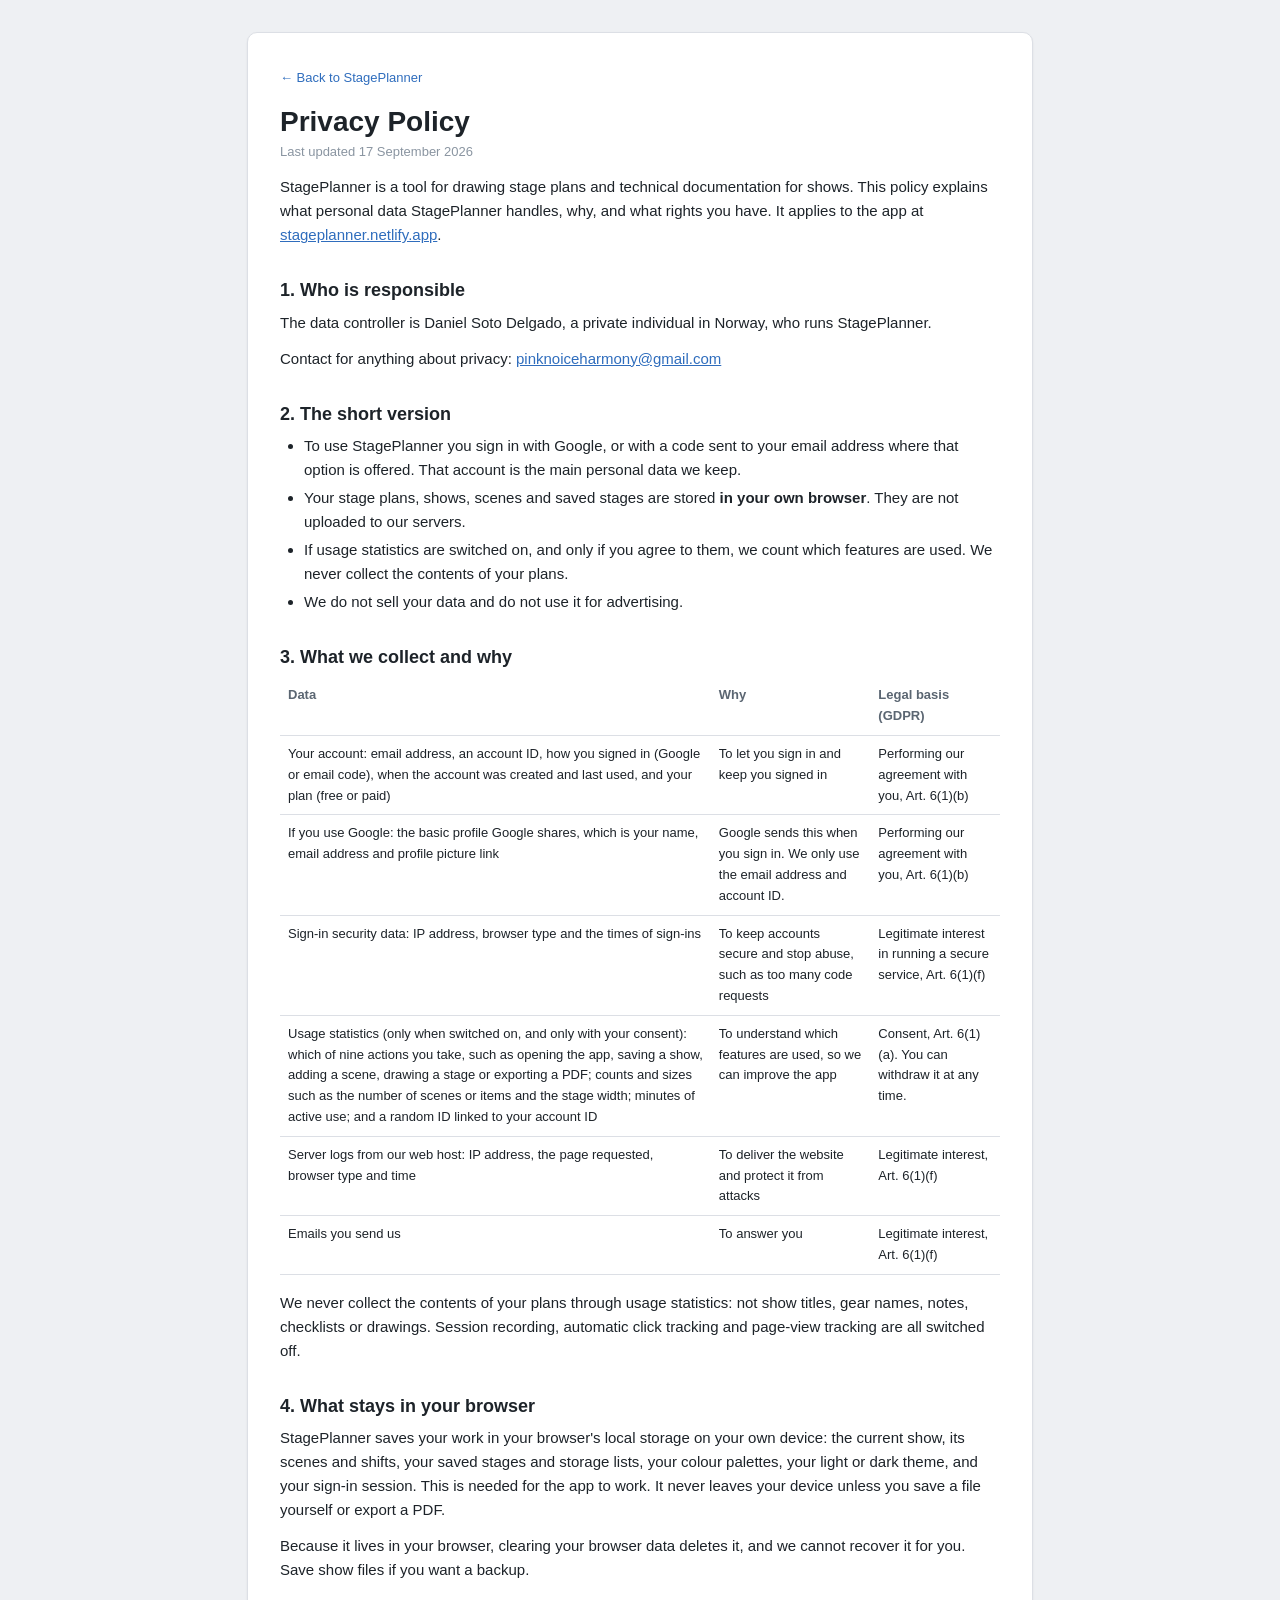
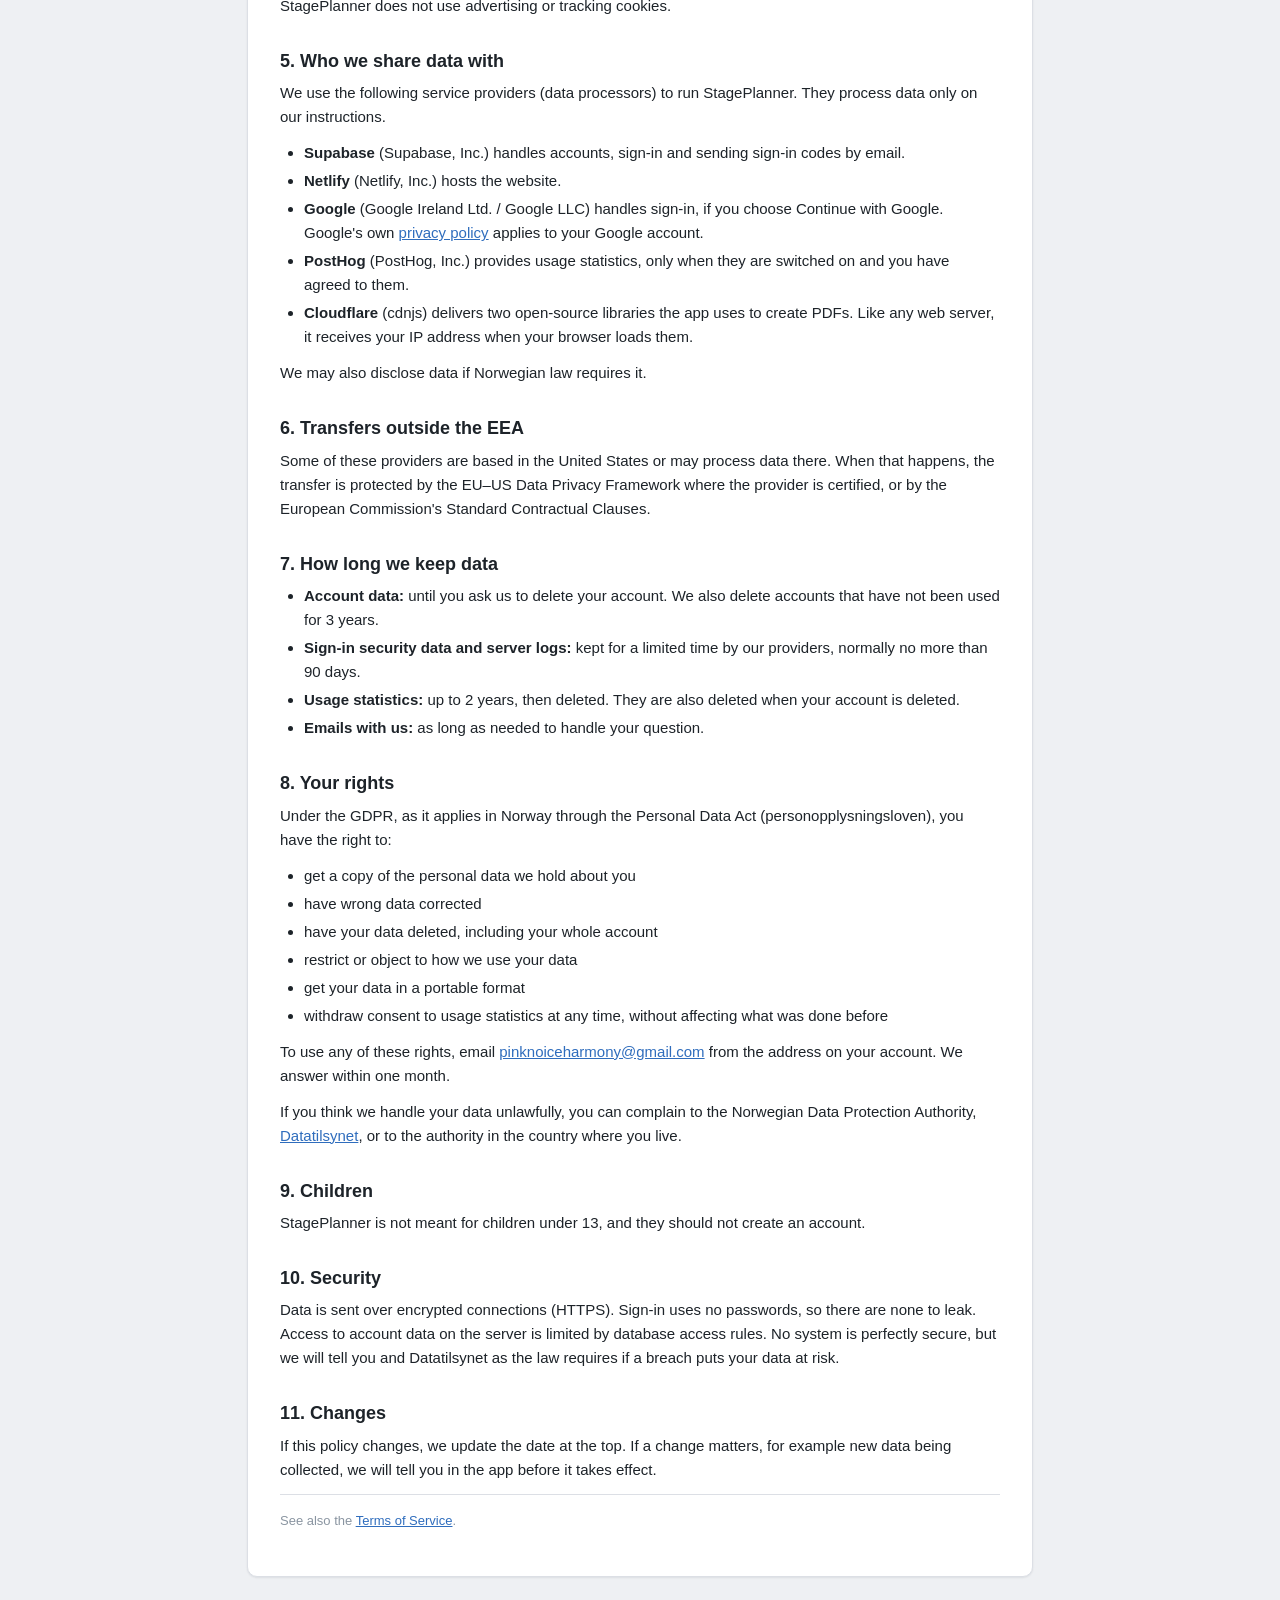
==== privacy.html @ 0d7c66ef "Phone top bar fixes, inline drawing tools, sign-in config and legal pages - Keep the header in view " ====
<!DOCTYPE html>
<html lang="en">
<head>
    <meta charset="UTF-8">
    <meta name="viewport" content="width=device-width, initial-scale=1.0">
    <title>Privacy Policy · StagePlanner</title>
    <meta name="description" content="How StagePlanner handles your personal data.">
    <script src="theme.js"></script>
    <link rel="stylesheet" href="./ui.css">
    <link rel="stylesheet" href="./legal.css">
    <link rel="icon" type="image/png" sizes="32x32" href="favicon-32x32.png">
</head>
<body>
<main class="legal">
    <a class="legalBack" href="./">← Back to StagePlanner</a>

    <h1>Privacy Policy</h1>
    <p class="legalDate">Last updated 17 September 2026</p>

    <p>StagePlanner is a tool for drawing stage plans and technical documentation for shows. This policy explains what personal data StagePlanner handles, why, and what rights you have. It applies to the app at <a href="https://stageplanner.netlify.app">stageplanner.netlify.app</a>.</p>

    <h2>1. Who is responsible</h2>
    <p>The data controller is Daniel Soto Delgado, a private individual in Norway, who runs StagePlanner.</p>
    <p>Contact for anything about privacy: <a href="mailto:pinknoiceharmony@gmail.com">pinknoiceharmony@gmail.com</a></p>

    <h2>2. The short version</h2>
    <ul>
        <li>To use StagePlanner you sign in with Google, or with a code sent to your email address where that option is offered. That account is the main personal data we keep.</li>
        <li>Your stage plans, shows, scenes and saved stages are stored <strong>in your own browser</strong>. They are not uploaded to our servers.</li>
        <li>If usage statistics are switched on, and only if you agree to them, we count which features are used. We never collect the contents of your plans.</li>
        <li>We do not sell your data and do not use it for advertising.</li>
    </ul>

    <h2>3. What we collect and why</h2>
    <table class="legalTable">
        <thead>
            <tr><th>Data</th><th>Why</th><th>Legal basis (GDPR)</th></tr>
        </thead>
        <tbody>
            <tr>
                <td>Your account: email address, an account ID, how you signed in (Google or email code), when the account was created and last used, and your plan (free or paid)</td>
                <td>To let you sign in and keep you signed in</td>
                <td>Performing our agreement with you, Art. 6(1)(b)</td>
            </tr>
            <tr>
                <td>If you use Google: the basic profile Google shares, which is your name, email address and profile picture link</td>
                <td>Google sends this when you sign in. We only use the email address and account ID.</td>
                <td>Performing our agreement with you, Art. 6(1)(b)</td>
            </tr>
            <tr>
                <td>Sign-in security data: IP address, browser type and the times of sign-ins</td>
                <td>To keep accounts secure and stop abuse, such as too many code requests</td>
                <td>Legitimate interest in running a secure service, Art. 6(1)(f)</td>
            </tr>
            <tr>
                <td>Usage statistics (only when switched on, and only with your consent): which of nine actions you take, such as opening the app, saving a show, adding a scene, drawing a stage or exporting a PDF; counts and sizes such as the number of scenes or items and the stage width; minutes of active use; and a random ID linked to your account ID</td>
                <td>To understand which features are used, so we can improve the app</td>
                <td>Consent, Art. 6(1)(a). You can withdraw it at any time.</td>
            </tr>
            <tr>
                <td>Server logs from our web host: IP address, the page requested, browser type and time</td>
                <td>To deliver the website and protect it from attacks</td>
                <td>Legitimate interest, Art. 6(1)(f)</td>
            </tr>
            <tr>
                <td>Emails you send us</td>
                <td>To answer you</td>
                <td>Legitimate interest, Art. 6(1)(f)</td>
            </tr>
        </tbody>
    </table>
    <p>We never collect the contents of your plans through usage statistics: not show titles, gear names, notes, checklists or drawings. Session recording, automatic click tracking and page-view tracking are all switched off.</p>

    <h2>4. What stays in your browser</h2>
    <p>StagePlanner saves your work in your browser's local storage on your own device: the current show, its scenes and shifts, your saved stages and storage lists, your colour palettes, your light or dark theme, and your sign-in session. This is needed for the app to work. It never leaves your device unless you save a file yourself or export a PDF.</p>
    <p>Because it lives in your browser, clearing your browser data deletes it, and we cannot recover it for you. Save show files if you want a backup.</p>
    <p>StagePlanner does not use advertising or tracking cookies.</p>

    <h2>5. Who we share data with</h2>
    <p>We use the following service providers (data processors) to run StagePlanner. They process data only on our instructions.</p>
    <ul>
        <li><strong>Supabase</strong> (Supabase, Inc.) handles accounts, sign-in and sending sign-in codes by email.</li>
        <li><strong>Netlify</strong> (Netlify, Inc.) hosts the website.</li>
        <li><strong>Google</strong> (Google Ireland Ltd. / Google LLC) handles sign-in, if you choose Continue with Google. Google's own <a href="https://policies.google.com/privacy" rel="noopener">privacy policy</a> applies to your Google account.</li>
        <li><strong>PostHog</strong> (PostHog, Inc.) provides usage statistics, only when they are switched on and you have agreed to them.</li>
        <li><strong>Cloudflare</strong> (cdnjs) delivers two open-source libraries the app uses to create PDFs. Like any web server, it receives your IP address when your browser loads them.</li>
    </ul>
    <p>We may also disclose data if Norwegian law requires it.</p>

    <h2>6. Transfers outside the EEA</h2>
    <p>Some of these providers are based in the United States or may process data there. When that happens, the transfer is protected by the EU–US Data Privacy Framework where the provider is certified, or by the European Commission's Standard Contractual Clauses.</p>

    <h2>7. How long we keep data</h2>
    <ul>
        <li><strong>Account data:</strong> until you ask us to delete your account. We also delete accounts that have not been used for 3 years.</li>
        <li><strong>Sign-in security data and server logs:</strong> kept for a limited time by our providers, normally no more than 90 days.</li>
        <li><strong>Usage statistics:</strong> up to 2 years, then deleted. They are also deleted when your account is deleted.</li>
        <li><strong>Emails with us:</strong> as long as needed to handle your question.</li>
    </ul>

    <h2>8. Your rights</h2>
    <p>Under the GDPR, as it applies in Norway through the Personal Data Act (personopplysningsloven), you have the right to:</p>
    <ul>
        <li>get a copy of the personal data we hold about you</li>
        <li>have wrong data corrected</li>
        <li>have your data deleted, including your whole account</li>
        <li>restrict or object to how we use your data</li>
        <li>get your data in a portable format</li>
        <li>withdraw consent to usage statistics at any time, without affecting what was done before</li>
    </ul>
    <p>To use any of these rights, email <a href="mailto:pinknoiceharmony@gmail.com">pinknoiceharmony@gmail.com</a> from the address on your account. We answer within one month.</p>
    <p>If you think we handle your data unlawfully, you can complain to the Norwegian Data Protection Authority, <a href="https://www.datatilsynet.no" rel="noopener">Datatilsynet</a>, or to the authority in the country where you live.</p>

    <h2>9. Children</h2>
    <p>StagePlanner is not meant for children under 13, and they should not create an account.</p>

    <h2>10. Security</h2>
    <p>Data is sent over encrypted connections (HTTPS). Sign-in uses no passwords, so there are none to leak. Access to account data on the server is limited by database access rules. No system is perfectly secure, but we will tell you and Datatilsynet as the law requires if a breach puts your data at risk.</p>

    <h2>11. Changes</h2>
    <p>If this policy changes, we update the date at the top. If a change matters, for example new data being collected, we will tell you in the app before it takes effect.</p>

    <p class="legalFoot">See also the <a href="terms.html">Terms of Service</a>.</p>
</main>
</body>
</html>
---- ui.css ----
/* ui.css — design tokens and the application shell.
   Loaded before style.css so the older rules can still override where they
   need to, and so every panel stylesheet can rely on these variables. */

:root {
  color-scheme: light;

  /* neutrals */
  --c-bg:         #eef0f3;
  --c-surface:    #ffffff;
  --c-surface-2:  #f6f7f9;
  --c-sunken:     #e7eaee;
  --c-line:       #dcdfe5;
  --c-line-2:     #c8cdd5;
  --c-line-hover: #b3b9c3;

  /* text */
  --c-text:      #1d2329;
  --c-text-2:    #5b6672;
  --c-text-3:    #8a95a1;
  --c-on-accent: #ffffff;

  /* accent and status. accent-dark is text on accent-soft; accent-hover is
     the ground of a primary button under the pointer. */
  --c-accent:          #2f6dbd;
  --c-accent-dark:     #255a9e;
  --c-accent-hover:    #255a9e;
  --c-accent-soft:     #e8f0fa;
  --c-accent-line:     #b6cdea;
  --c-accent-disabled: #a9c0de;
  --c-danger:      #c0392b;
  --c-danger-soft: #fdf0ee;
  --c-danger-line: #edc3bd;
  --c-warn:        #d08700;
  --c-warn-soft:   #fdf4e2;
  --c-warn-text:   #8a5a00;
  --c-ok:          #2e9e5b;
  --c-ok-soft:     #e9f6ee;
  --c-ok-text:     #1f7a45;

  /* the work surface */
  --c-stage-bg:   #4a4f57;
  --c-stage-dot:  #5b616a;
  --c-stage-deck: #ffffff;

  /* odds and ends */
  --c-scroll:       #d3d7dd;
  --c-scroll-hover: #bcc2ca;
  --c-swatch-ring:  rgba(0, 0, 0, 0.18);
  --c-thumb-bg:     transparent;   /* behind a gear symbol in the rail */
  --c-wordmark-ink: rgba(30, 38, 46, 0.55);

  /* spacing scale */
  --s-1: 4px;
  --s-2: 8px;
  --s-3: 12px;
  --s-4: 16px;
  --s-5: 24px;
  --s-6: 32px;

  /* radii */
  --r-sm: 4px;
  --r-md: 6px;
  --r-lg: 10px;
  --r-pill: 999px;

  /* elevation */
  --e-1: 0 1px 2px rgba(16, 24, 32, 0.08);
  --e-2: 0 2px 8px rgba(16, 24, 32, 0.10);
  --e-3: 0 8px 24px rgba(16, 24, 32, 0.16);
  --e-4: 0 18px 48px rgba(16, 24, 32, 0.28);

  /* type */
  --f-ui: -apple-system, BlinkMacSystemFont, 'Segoe UI', Roboto, Helvetica, Arial, sans-serif;
  --t-xs: 11px;
  --t-sm: 12px;
  --t-md: 13px;
  --t-lg: 15px;
  --t-xl: 18px;

  --topbar-h: 52px;
  --rail-w: 236px;
}

/* ---------------- dark mode ----------------

   theme.js sets data-theme on <html> before the page paints: the system
   setting, until a choice made with the top-bar toggle overrides it. Only the
   tokens change. The plot itself stays paper, see style.css. */

:root[data-theme="dark"] {
  color-scheme: dark;

  --c-bg:         #121417;
  --c-surface:    #1c1f23;
  --c-surface-2:  #24282d;
  --c-sunken:     #2c3137;
  --c-line:       #32373e;
  --c-line-2:     #444a52;
  --c-line-hover: #5a616a;

  --c-text:   #e3e7eb;
  --c-text-2: #aab3bc;
  --c-text-3: #7e8892;

  --c-accent:          #3a78c9;
  --c-accent-dark:     #8fb9ee;
  --c-accent-hover:    #2f64a8;
  --c-accent-soft:     #1d3149;
  --c-accent-line:     #34557d;
  --c-accent-disabled: #2b3f58;
  --c-danger:      #e8675c;
  --c-danger-soft: #3a2220;
  --c-danger-line: #6b3530;
  --c-warn:        #e2a33a;
  --c-warn-soft:   #3a2e17;
  --c-warn-text:   #eec170;
  --c-ok:          #45b877;
  --c-ok-soft:     #1a3325;
  --c-ok-text:     #7fd6a3;

  --c-stage-bg:  #0d0f12;
  --c-stage-dot: #1c2025;

  --c-scroll:       #3a4048;
  --c-scroll-hover: #4c535c;
  --c-swatch-ring:  rgba(255, 255, 255, 0.28);
  /* the symbols are drawn dark for paper, so in the rail they get a light card */
  --c-thumb-bg:     #d7dbe0;
  /* a lit upper wall reads on a dark bar where a shadowed one would vanish */
  --c-wordmark-ink: rgba(255, 255, 255, 0.3);

  --e-1: 0 1px 2px rgba(0, 0, 0, 0.35);
  --e-2: 0 2px 8px rgba(0, 0, 0, 0.40);
  --e-3: 0 8px 24px rgba(0, 0, 0, 0.50);
  --e-4: 0 18px 48px rgba(0, 0, 0, 0.60);
}

/* ---------------- shell ---------------- */

html, body {
  margin: 0;
  padding: 0;
  height: 100%;
  overflow: hidden;
  font-family: var(--f-ui);
  font-size: var(--t-md);
  color: var(--c-text);
  background: var(--c-bg);
  -webkit-font-smoothing: antialiased;
}

#app {
  display: flex;
  flex-direction: column;
  height: 100vh;
  /* the screen as it really is: on a phone 100vh counts the space behind the
     browser's own bars, which leaves the page taller than what is visible */
  height: 100dvh;
}

/* ---------------- top bar ---------------- */

.topbar {
  position: relative;
  z-index: 300;
  display: flex;
  align-items: center;
  gap: var(--s-2);
  flex: none;
  height: var(--topbar-h);
  padding: 0 var(--s-3);
  background: var(--c-surface);
  border-bottom: 1px solid var(--c-line);
  box-shadow: var(--e-1);
}

/* The name in the corner, stamped into the metal of the bar: steel-grey
   capitals, each with a shadow along its upper edge and a highlight along its
   lower one, which is how light falls into a letter pressed below the
   surface. The author underneath, the same way, smaller and spaced wide. */
.wordmark {
  display: flex;
  flex-direction: column;
  align-items: flex-start;
  justify-content: center;
  gap: 4px;
  /* one of the two equal sides around the centred tools; see .topbarEnd */
  flex: 1 1 0;
  min-width: max-content;
  white-space: nowrap;
  user-select: none;
}

/* The same material as the bar, cut into it: the shadow falls inside each
   letter, along its upper wall, and fades to the bar's own colour below.

   CSS has no inset text-shadow, so it is built from two layers. The letter
   is filled dark (the background, clipped to the glyphs), and a shadow in the
   bar's colour is laid over that fill, dropped a little and blurred. Because
   the text itself is transparent, the shadow only shows inside the glyphs,
   and the dark fill is left uncovered only at the top of each letter. */
.wordmarkName,
.wordmarkBy {
  font-family: var(--f-ui);
  line-height: 1;
  text-transform: uppercase;
  color: #c9cfd6;   /* where text cannot be clipped: a faint grey instead */
}

@supports ((-webkit-background-clip: text) or (background-clip: text)) {
  .wordmarkName,
  .wordmarkBy {
    color: transparent;
    background-color: var(--c-wordmark-ink);
    -webkit-background-clip: text;
    background-clip: text;
  }

  .wordmarkName { text-shadow: 0 2.5px 2px var(--c-surface); }
  .wordmarkBy { text-shadow: 0 1.5px 1px var(--c-surface); }
}

.wordmarkName {
  font-size: 20px;
  font-weight: 700;
  letter-spacing: 0.2em;
  margin-right: -0.2em;   /* the spacing trails the last letter */
}

/* The author's spacing is a starting point: topbar.js widens it until the
   line is exactly as wide as the name above. */

.wordmarkBy {
  font-size: 8px;
  font-weight: 600;
  letter-spacing: 0.3em;
  margin-right: -0.3em;
}

/* The menus and drawing tools sit in the middle of the bar. The wordmark on
   the left and .topbarEnd on the right both grow from nothing at the same
   rate, so they end up the same width and whatever is between them is centred,
   however long the name or the buttons at the end. The spacer only does work
   in the wrapped phone bar (responsive.css). */
.topbarSpacer { flex: 1; display: none; }

.topbarEnd {
  display: flex;
  align-items: center;
  justify-content: flex-end;
  gap: var(--s-2);
  flex: 1 1 0;
  min-width: max-content;
}

.topbarGroup {
  display: flex;
  align-items: center;
  gap: var(--s-1);
}

.topbarDivider {
  width: 1px;
  height: 22px;
  margin: 0 var(--s-2);
  background: var(--c-line);
}

/* ---------------- buttons ---------------- */

.btn {
  display: inline-flex;
  align-items: center;
  justify-content: center;
  gap: 6px;
  height: 32px;
  padding: 0 var(--s-3);
  font-family: inherit;
  font-size: var(--t-md);
  font-weight: 500;
  color: var(--c-text);
  white-space: nowrap;
  background: var(--c-surface);
  border: 1px solid var(--c-line-2);
  border-radius: var(--r-md);
  cursor: pointer;
  transition: background 120ms ease, border-color 120ms ease, color 120ms ease;
}

.btn:hover { background: var(--c-surface-2); border-color: var(--c-line-hover); }
.btn:active { background: var(--c-sunken); }

.btn:focus-visible,
.iconBtn:focus-visible,
.menuBtn:focus-visible {
  outline: 2px solid var(--c-accent);
  outline-offset: 1px;
}

.btn:disabled,
.iconBtn:disabled {
  color: var(--c-text-3);
  background: var(--c-surface-2);
  border-color: var(--c-line);
  cursor: default;
}

.btn--primary {
  color: var(--c-on-accent);
  background: var(--c-accent);
  border-color: var(--c-accent);
}

.btn--primary:hover { background: var(--c-accent-hover); border-color: var(--c-accent-hover); }
.btn--primary:disabled { background: var(--c-accent-disabled); border-color: var(--c-accent-disabled); color: #fff; }

.btn--ghost {
  background: transparent;
  border-color: transparent;
}

.btn--ghost:hover { background: var(--c-surface-2); border-color: transparent; }

.btn--danger { color: var(--c-danger); }
.btn--danger:hover { background: var(--c-danger-soft); border-color: var(--c-danger-line); }

/* square icon button */
.iconBtn {
  display: inline-flex;
  align-items: center;
  justify-content: center;
  width: 32px;
  height: 32px;
  padding: 0;
  font-family: inherit;
  font-size: 14px;
  line-height: 1;
  color: var(--c-text-2);
  background: transparent;
  border: 1px solid transparent;
  border-radius: var(--r-md);
  cursor: pointer;
  transition: background 120ms ease, color 120ms ease;
}

.iconBtn:hover { background: var(--c-surface-2); color: var(--c-text); }
.iconBtn.is-on { background: var(--c-accent); border-color: var(--c-accent); color: var(--c-on-accent); }

/* a top-bar button that opens a menu */
.menuBtn {
  display: inline-flex;
  align-items: center;
  gap: 5px;
  height: 32px;
  padding: 0 10px;
  font-family: inherit;
  font-size: var(--t-md);
  font-weight: 500;
  color: var(--c-text);
  background: transparent;
  border: 1px solid transparent;
  border-radius: var(--r-md);
  cursor: pointer;
}

.menuBtn:hover { background: var(--c-surface-2); }
.menuBtn[aria-expanded="true"] { background: var(--c-accent-soft); color: var(--c-accent-dark); }
.menuBtn::after { content: '⌄'; font-size: 11px; line-height: 1; opacity: 0.65; transform: translateY(-2px); }

/* One pen control: the pencil carries the colour it will draw in, and the
   narrow half beside it opens the colours. */
.splitBtn {
  display: inline-flex;
  align-items: center;
  gap: 1px;
}

#penButton {
  flex-direction: column;
  gap: 3px;
  padding-top: 3px;
}

#penButton .penGlyph { line-height: 1; }

#penColourBtn {
  width: 16px;
  padding: 0;
}

#penColourBtn[aria-expanded="true"] {
  background: var(--c-accent-soft);
  color: var(--c-accent-dark);
}

#penColourBtn::after {
  content: '⌄';
  font-size: 11px;
  line-height: 1;
  opacity: 0.65;
  transform: translateY(-2px);
}

/* the bar under the pencil: which colour the next line will be drawn in */
#penColourDot {
  width: 16px;
  height: 3px;
  background: #1d2329;
  border-radius: var(--r-pill);
  box-shadow: 0 0 0 1px rgba(255, 255, 255, 0.7);
}

/* ---------------- top-bar popovers ---------------- */

.popover {
  position: absolute;
  top: calc(var(--topbar-h) - 6px);
  z-index: 320;
  display: flex;
  flex-direction: column;
  gap: var(--s-3);
  width: 280px;
  padding: var(--s-4);
  background: var(--c-surface);
  border: 1px solid var(--c-line);
  border-radius: var(--r-lg);
  box-shadow: var(--e-3);
}

.popover--compact { width: 210px; }

.popover[hidden] { display: none !important; }

.popoverTitle {
  font-size: var(--t-xs);
  font-weight: 700;
  letter-spacing: 0.06em;
  text-transform: uppercase;
  color: var(--c-text-3);
}

.field {
  display: flex;
  flex-direction: column;
  gap: 4px;
}

.field > label {
  display: block;
  font-size: var(--t-xs);
  font-weight: 500;
  color: var(--c-text-2);
}

.fieldReq {
  margin-left: 4px;
  font-size: var(--t-xs);
  font-weight: 400;
  color: var(--c-text-3);
}

/* why the export was refused, shown under the field that is still empty */
.fieldError {
  font-size: var(--t-xs);
  line-height: 1.4;
  color: var(--c-danger);
}

.fieldError[hidden] { display: none !important; }

/* ---------------- form controls ---------------- */

.input,
.popover input[type="text"],
.popover input[type="number"],
.popover textarea,
.popover select {
  width: 100%;
  box-sizing: border-box;
  height: 32px;
  padding: 0 10px;
  font-family: inherit;
  font-size: var(--t-md);
  color: var(--c-text);
  background: var(--c-surface);
  border: 1px solid var(--c-line-2);
  border-radius: var(--r-md);
  transition: border-color 120ms ease, box-shadow 120ms ease;
}

.popover textarea {
  height: auto;
  min-height: 92px;
  padding: 8px 10px;
  line-height: 1.45;
  resize: vertical;
}

.input:focus,
.popover input.is-invalid {
  border-color: var(--c-danger);
  box-shadow: 0 0 0 3px rgba(192, 57, 43, 0.14);
}

.popover input:focus,
.popover textarea:focus,
.popover select:focus {
  outline: none;
  border-color: var(--c-accent);
  box-shadow: 0 0 0 3px rgba(47, 109, 189, 0.16);
}

.input::placeholder,
.popover textarea::placeholder { color: var(--c-text-3); }

/* numbers read better aligned */
input[type="number"] { font-variant-numeric: tabular-nums; }

/* ---------------- workspace ---------------- */

.workspace {
  display: flex;
  flex: 1;
  min-height: 0;
}

.rail {
  position: relative;
  z-index: 200;
  display: flex;
  flex-direction: column;
  flex: none;
  width: var(--rail-w);
  min-height: 0;
  padding: var(--s-3);
  background: var(--c-surface);
  border-right: 1px solid var(--c-line);
  overflow-y: auto;
  overflow-x: visible;
}

.rail::-webkit-scrollbar { width: 10px; }
.rail::-webkit-scrollbar-thumb { background: var(--c-scroll); border: 3px solid var(--c-surface); border-radius: var(--r-pill); }
.rail::-webkit-scrollbar-thumb:hover { background: var(--c-scroll-hover); }

/* position: the storage menu hangs off the floppy that sits in this row */
.railTitle {
  position: relative;
  display: flex;
  align-items: center;
  justify-content: space-between;
  margin-bottom: var(--s-2);
  font-size: var(--t-xs);
  font-weight: 700;
  letter-spacing: 0.06em;
  text-transform: uppercase;
  color: var(--c-text-3);
}

/* ---------------- status strip under the stage ---------------- */

.statusbar {
  display: flex;
  align-items: center;
  gap: var(--s-3);
  flex: none;
  height: 30px;
  padding: 0 var(--s-4);
  font-size: var(--t-xs);
  color: var(--c-text-3);
  background: var(--c-surface);
  border-top: 1px solid var(--c-line);
}

.statusbar b {
  font-weight: 600;
  color: var(--c-text-2);
}

.statusHint { margin-left: auto; }

kbd {
  display: inline-block;
  min-width: 8px;
  padding: 1px 5px;
  font-family: inherit;
  font-size: 10px;
  font-weight: 600;
  color: var(--c-text-2);
  background: var(--c-surface-2);
  border: 1px solid var(--c-line-2);
  border-bottom-width: 2px;
  border-radius: var(--r-sm);
}

/* ---------------- drawing tools popover ---------------- */

.swatchRow {
  display: flex;
  gap: var(--s-2);
}

.swatch {
  width: 30px;
  height: 30px;
  padding: 0;
  border: 2px solid transparent;
  border-radius: var(--r-pill);
  box-shadow: inset 0 0 0 1px var(--c-swatch-ring);
  cursor: pointer;
}

.swatch.is-on {
  border-color: var(--c-accent);
  box-shadow: inset 0 0 0 1px var(--c-swatch-ring), 0 0 0 2px var(--c-accent-soft);
}

#black { background: #1d2329; }
#red   { background: #d3382c; }
#blue  { background: #2f6dbd; }
#green { background: #2e9e5b; }
---- legal.css ----
/* legal.css — the privacy policy and the terms.
   Tokens from ui.css, which also locks the page to the screen for the app;
   these are ordinary documents, so they scroll. */

html, body {
  height: auto;
  overflow: auto;
}

body {
  padding: var(--s-6) var(--s-4);
  font-size: var(--t-lg);
  line-height: 1.6;
}

.legal {
  max-width: 720px;
  margin: 0 auto;
  padding: var(--s-6);
  background: var(--c-surface);
  border: 1px solid var(--c-line);
  border-radius: var(--r-lg);
  box-shadow: var(--e-1);
}

.legalBack {
  display: inline-block;
  margin-bottom: var(--s-4);
  font-size: var(--t-md);
  color: var(--c-accent);
  text-decoration: none;
}

.legalBack:hover { text-decoration: underline; }

.legal h1 {
  margin: 0 0 var(--s-1);
  font-size: 28px;
  line-height: 1.2;
}

.legalDate {
  margin: 0 0 var(--s-5);
  font-size: var(--t-md);
  color: var(--c-text-3);
}

.legal h2 {
  margin: var(--s-6) 0 var(--s-2);
  font-size: var(--t-xl);
  line-height: 1.3;
}

.legal p,
.legal ul { margin: 0 0 var(--s-3); }

.legal ul { padding-left: var(--s-5); }
.legal li { margin-bottom: var(--s-1); }

.legal a { color: var(--c-accent); }
:root[data-theme="dark"] .legal a { color: var(--c-accent-dark); }

.legalTable {
  width: 100%;
  margin: 0 0 var(--s-4);
  border-collapse: collapse;
  font-size: var(--t-md);
}

.legalTable th,
.legalTable td {
  padding: var(--s-2);
  text-align: left;
  vertical-align: top;
  border-bottom: 1px solid var(--c-line);
}

.legalTable th {
  font-weight: 600;
  color: var(--c-text-2);
}

.legalFoot {
  margin-top: var(--s-6);
  padding-top: var(--s-4);
  font-size: var(--t-md);
  color: var(--c-text-3);
  border-top: 1px solid var(--c-line);
}

@media (max-width: 760px) {
  body { padding: var(--s-4); }
  .legal { padding: var(--s-5) var(--s-4); }
  .legal h1 { font-size: 24px; }

  /* three columns do not fit a phone; each row becomes a small block */
  .legalTable thead { display: none; }
  .legalTable tr { display: block; padding: var(--s-2) 0; border-bottom: 1px solid var(--c-line); }
  .legalTable td { display: block; padding: 2px 0; border: 0; }
  .legalTable td:first-child { font-weight: 600; }
}
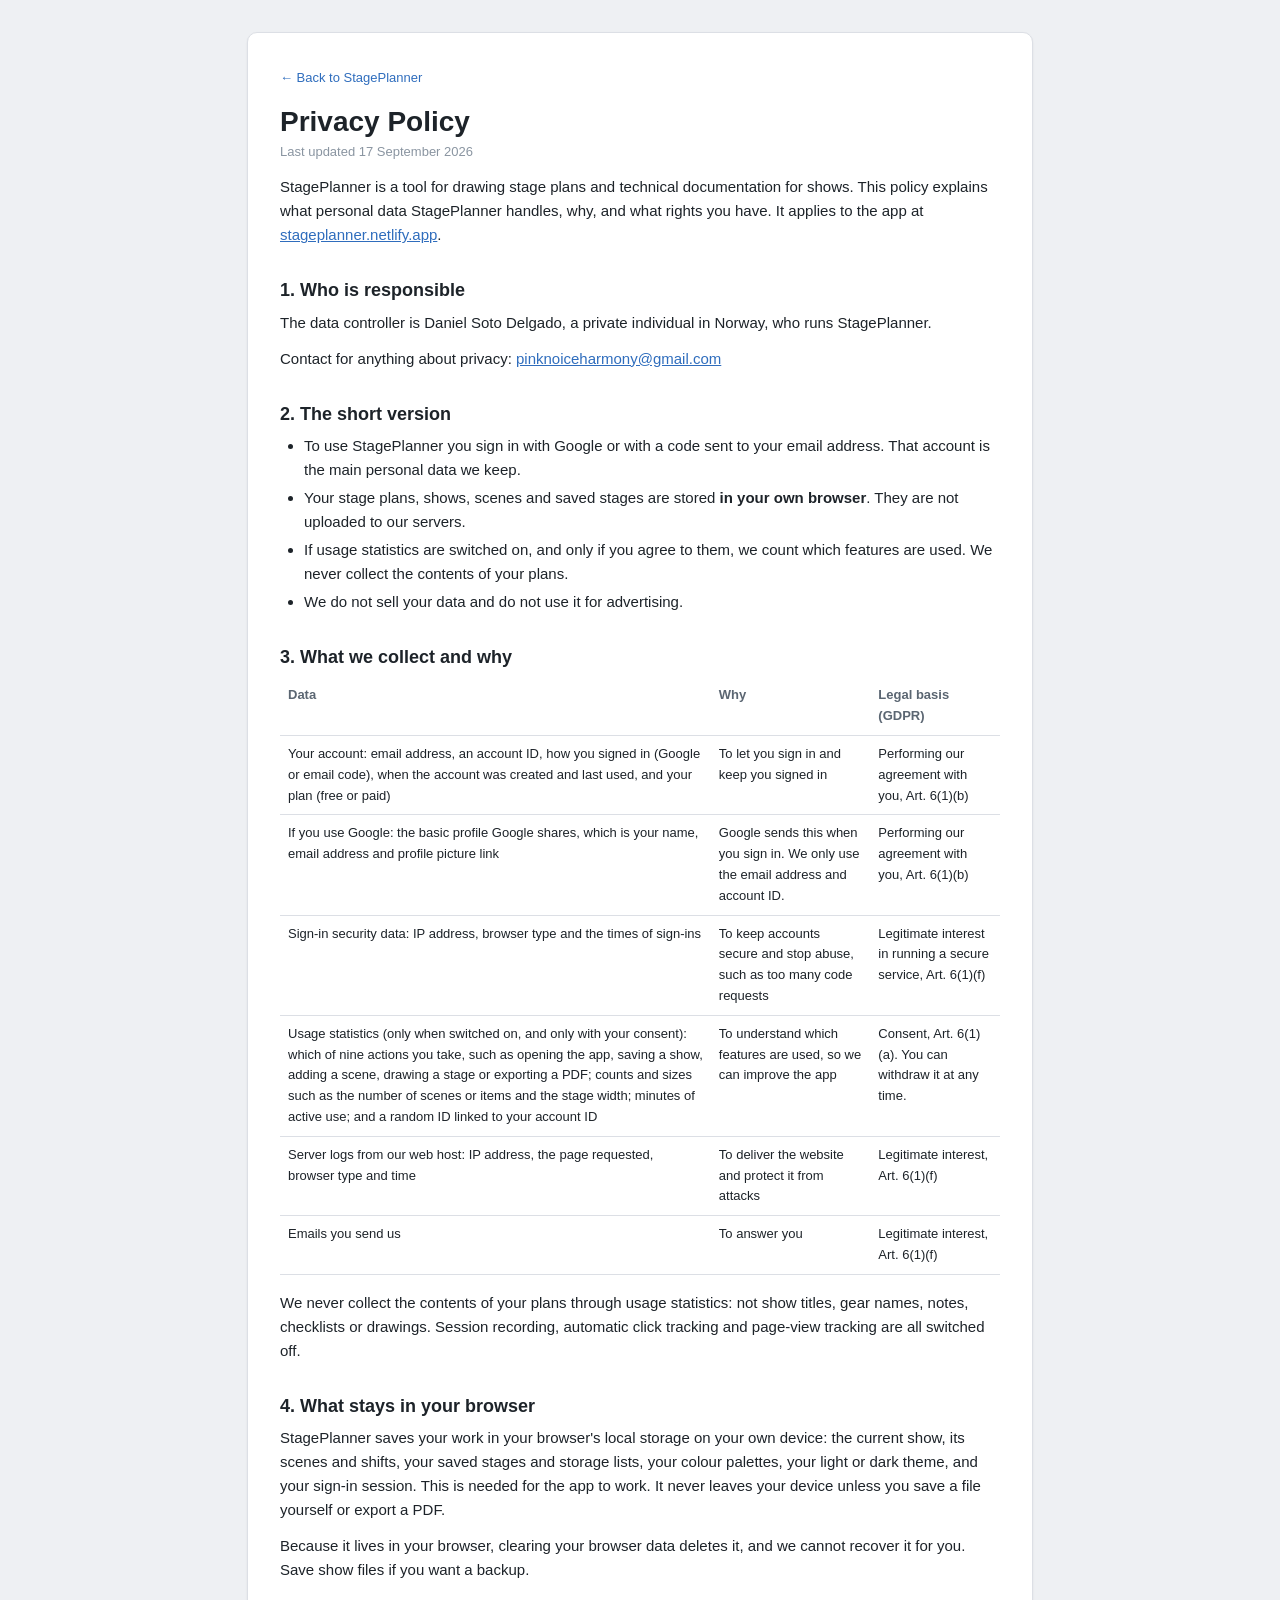
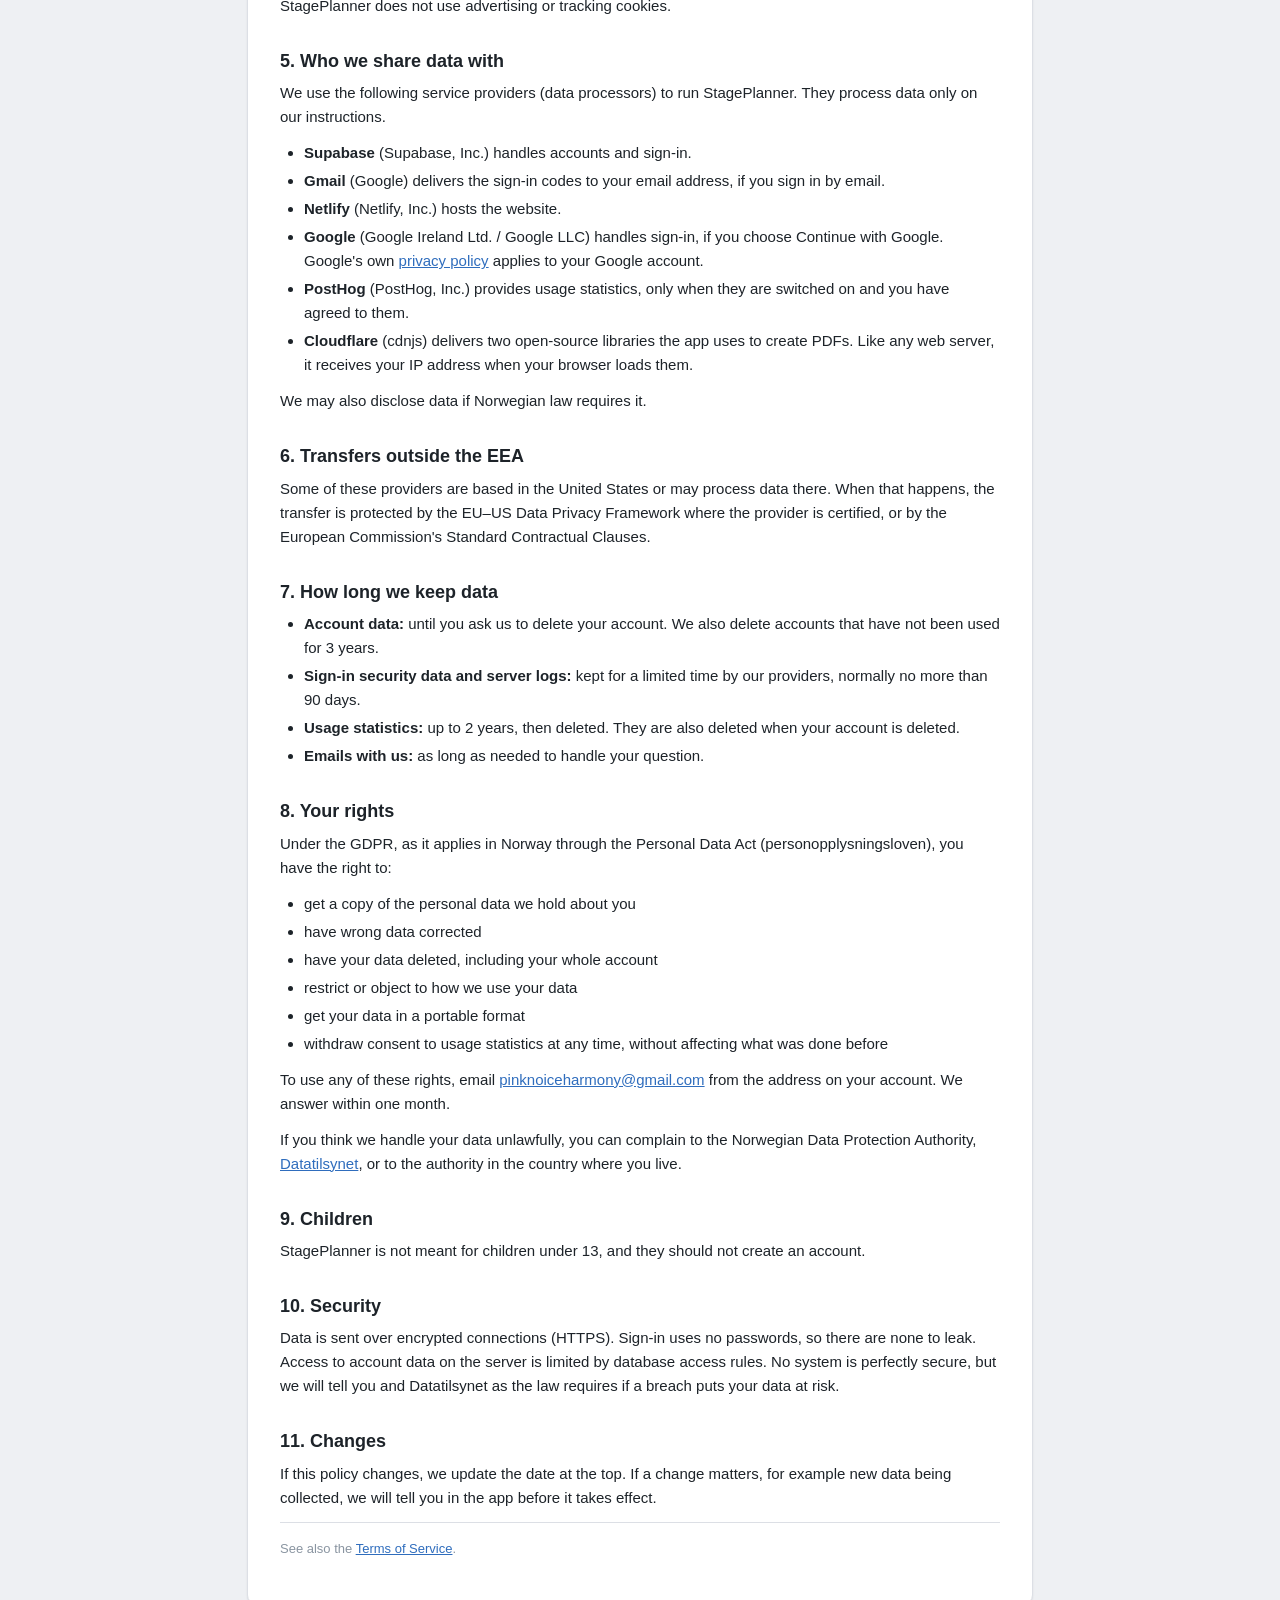
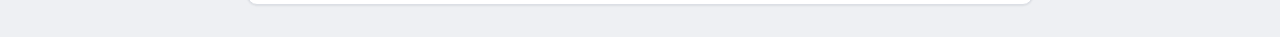
==== commit 4e6d3065: "Main menu with tabs, email sign-in, and a local server for Google login - Show details and stage set" ====
--- a/privacy.html
+++ b/privacy.html
@@ -25,7 +25,7 @@
 
     <h2>2. The short version</h2>
     <ul>
-        <li>To use StagePlanner you sign in with Google, or with a code sent to your email address where that option is offered. That account is the main personal data we keep.</li>
+        <li>To use StagePlanner you sign in with Google or with a code sent to your email address. That account is the main personal data we keep.</li>
         <li>Your stage plans, shows, scenes and saved stages are stored <strong>in your own browser</strong>. They are not uploaded to our servers.</li>
         <li>If usage statistics are switched on, and only if you agree to them, we count which features are used. We never collect the contents of your plans.</li>
         <li>We do not sell your data and do not use it for advertising.</li>
@@ -79,7 +79,8 @@
     <h2>5. Who we share data with</h2>
     <p>We use the following service providers (data processors) to run StagePlanner. They process data only on our instructions.</p>
     <ul>
-        <li><strong>Supabase</strong> (Supabase, Inc.) handles accounts, sign-in and sending sign-in codes by email.</li>
+        <li><strong>Supabase</strong> (Supabase, Inc.) handles accounts and sign-in.</li>
+        <li><strong>Gmail</strong> (Google) delivers the sign-in codes to your email address, if you sign in by email.</li>
         <li><strong>Netlify</strong> (Netlify, Inc.) hosts the website.</li>
         <li><strong>Google</strong> (Google Ireland Ltd. / Google LLC) handles sign-in, if you choose Continue with Google. Google's own <a href="https://policies.google.com/privacy" rel="noopener">privacy policy</a> applies to your Google account.</li>
         <li><strong>PostHog</strong> (PostHog, Inc.) provides usage statistics, only when they are switched on and you have agreed to them.</li>
--- a/ui.css
+++ b/ui.css
@@ -185,9 +185,7 @@
   align-items: flex-start;
   justify-content: center;
   gap: 4px;
-  /* one of the two equal sides around the centred tools; see .topbarEnd */
-  flex: 1 1 0;
-  min-width: max-content;
+  flex: none;
   white-space: nowrap;
   user-select: none;
 }
@@ -254,10 +252,50 @@
   min-width: max-content;
 }
 
+/* The menu and the name: one of the two equal sides around the centred tools;
+   see .topbarEnd. */
+.topbarStart {
+  display: flex;
+  align-items: center;
+  gap: var(--s-3);
+  flex: 1 1 0;
+  min-width: max-content;
+}
+
 .topbarGroup {
   display: flex;
   align-items: center;
   gap: var(--s-1);
+}
+
+/* Three bars that turn into a cross while the menu is open. */
+.hamburger {
+  display: inline-flex;
+  flex-direction: column;
+  justify-content: center;
+  gap: 3px;
+  width: 16px;
+}
+
+.hamburger span {
+  display: block;
+  height: 2px;
+  background: currentColor;
+  border-radius: 1px;
+  transition: transform 160ms ease, opacity 160ms ease;
+}
+
+#mainMenuBtn[aria-expanded="true"] {
+  color: var(--c-accent-dark);
+  background: var(--c-accent-soft);
+}
+
+#mainMenuBtn[aria-expanded="true"] .hamburger span:nth-child(1) { transform: translateY(5px) rotate(45deg); }
+#mainMenuBtn[aria-expanded="true"] .hamburger span:nth-child(2) { opacity: 0; }
+#mainMenuBtn[aria-expanded="true"] .hamburger span:nth-child(3) { transform: translateY(-5px) rotate(-45deg); }
+
+@media (prefers-reduced-motion: reduce) {
+  .hamburger span { transition: none; }
 }
 
 .topbarDivider {
@@ -367,6 +405,48 @@
 .menuBtn:hover { background: var(--c-surface-2); }
 .menuBtn[aria-expanded="true"] { background: var(--c-accent-soft); color: var(--c-accent-dark); }
 .menuBtn::after { content: '⌄'; font-size: 11px; line-height: 1; opacity: 0.65; transform: translateY(-2px); }
+
+/* ---- the show and stage menu: two tabs over two panels ---- */
+
+.popover.mainMenu { width: 320px; }
+
+.menuTabs {
+  display: flex;
+  gap: 2px;
+  padding: 3px;
+  background: var(--c-sunken);
+  border-radius: var(--r-md);
+}
+
+.menuTab {
+  flex: 1;
+  height: 30px;
+  font-family: inherit;
+  font-size: var(--t-sm);
+  font-weight: 600;
+  color: var(--c-text-2);
+  background: transparent;
+  border: 0;
+  border-radius: var(--r-sm);
+  cursor: pointer;
+}
+
+.menuTab:hover { color: var(--c-text); }
+.menuTab:focus-visible { outline: 2px solid var(--c-accent); outline-offset: 1px; }
+
+.menuTab[aria-selected="true"] {
+  color: var(--c-text);
+  background: var(--c-surface);
+  box-shadow: var(--e-1);
+}
+
+.menuPanel {
+  display: flex;
+  flex-direction: column;
+  gap: var(--s-3);
+}
+
+.menuPanel[hidden] { display: none !important; }
 
 /* One pen control: the pencil carries the colour it will draw in, and the
    narrow half beside it opens the colours. */
